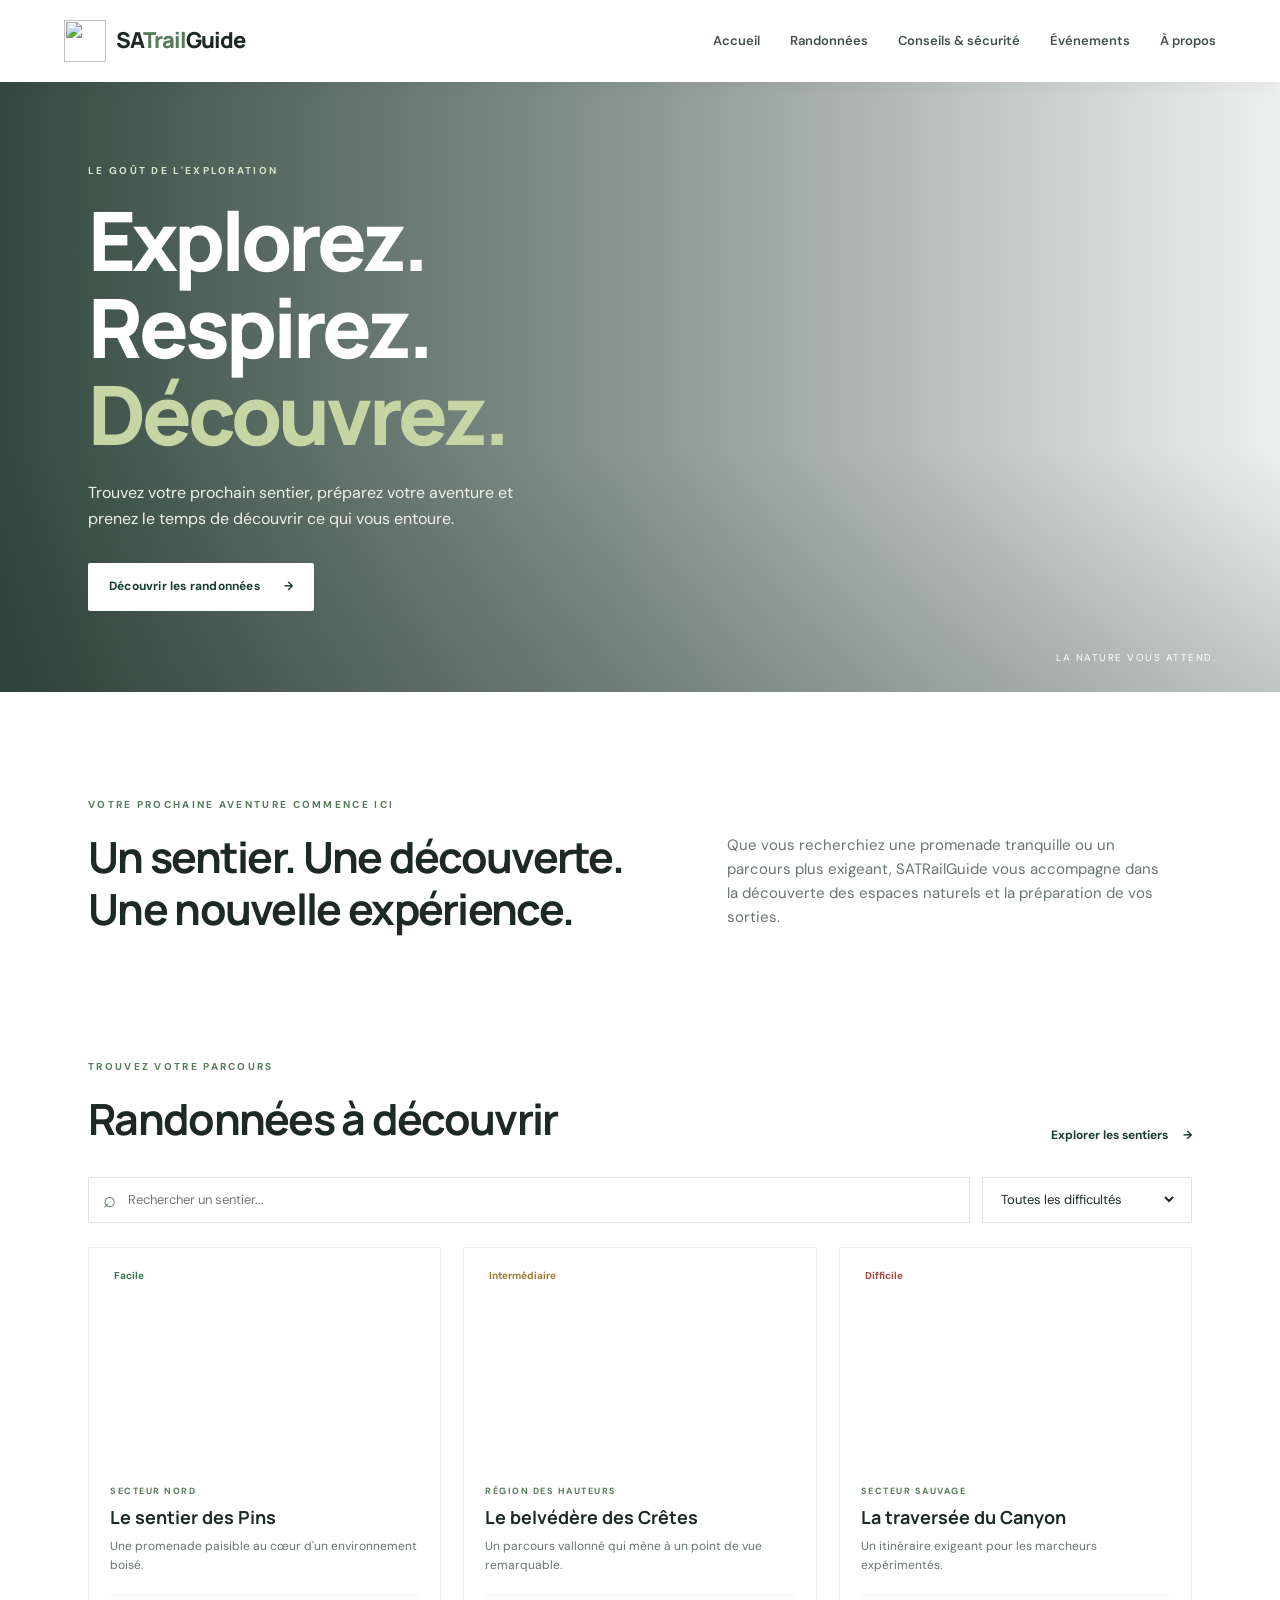
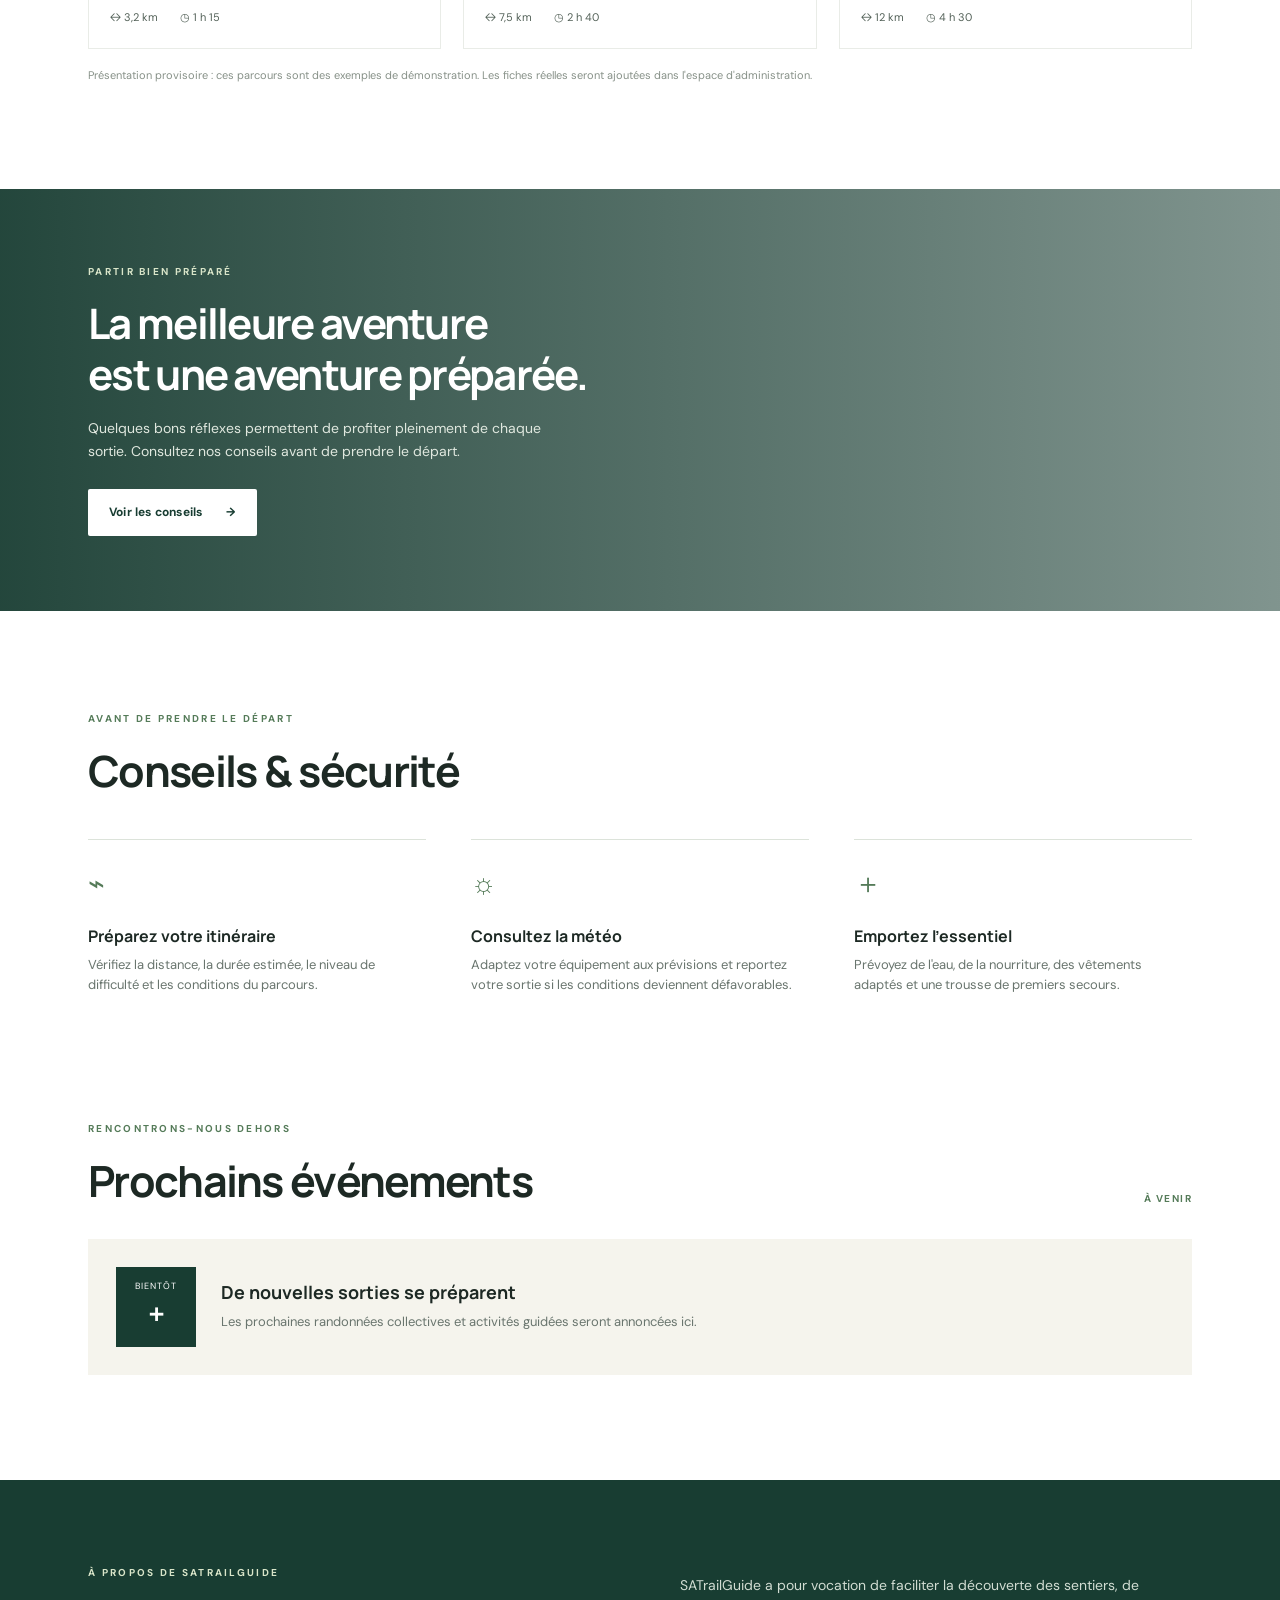
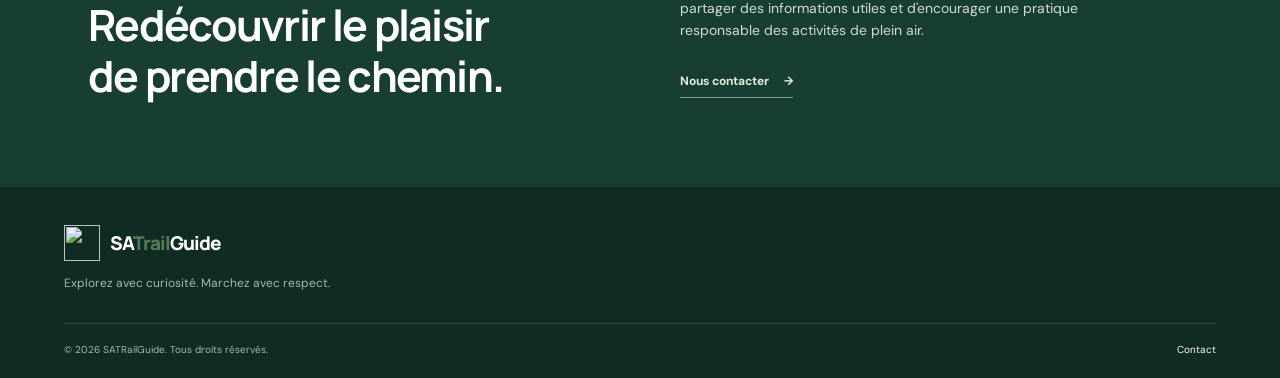
==== index.html @ c6760508 "Add files via upload" ====
<!DOCTYPE html>
<html lang="fr">
<head>
  <meta charset="UTF-8">
  <meta name="viewport" content="width=device-width, initial-scale=1.0">
  <meta name="description" content="SATRailGuide — Explorez les sentiers, préparez vos randonnées et découvrez de nouveaux paysages.">
  <title>SATRailGuide — Explorez. Respirez. Découvrez.</title>
  <link rel="icon" href="assets/logo.svg" type="image/svg+xml">
  <link rel="stylesheet" href="styles.css">
  <script defer src="script.js"></script>
</head>
<body>
  <header class="site-header">
    <a class="brand" href="#accueil" aria-label="SATRailGuide, accueil">
      <img src="assets/logo.svg" alt="" width="42" height="42">
      <span>SA<span class="brand-accent">Trail</span>Guide</span>
    </a>
    <button class="menu-toggle" aria-label="Ouvrir le menu" aria-expanded="false">☰</button>
    <nav class="main-nav" aria-label="Navigation principale">
      <a href="#accueil">Accueil</a>
      <a href="#randonnees">Randonnées</a>
      <a href="#conseils">Conseils & sécurité</a>
      <a href="#evenements">Événements</a>
      <a href="#apropos">À propos</a>
    </nav>
  </header>

  <main>
    <section class="hero" id="accueil">
      <div class="hero-shade"></div>
      <div class="hero-content">
        <p class="eyebrow">LE GOÛT DE L'EXPLORATION</p>
        <h1>Explorez.<br>Respirez.<br><span>Découvrez.</span></h1>
        <p class="hero-copy">Trouvez votre prochain sentier, préparez votre aventure et prenez le temps de découvrir ce qui vous entoure.</p>
        <a class="button button-light" href="#randonnees">Découvrir les randonnées <span aria-hidden="true">→</span></a>
      </div>
      <div class="hero-caption">La nature vous attend.</div>
    </section>

    <section class="intro section-wrap">
      <div>
        <p class="eyebrow eyebrow-green">VOTRE PROCHAINE AVENTURE COMMENCE ICI</p>
        <h2>Un sentier. Une découverte.<br>Une nouvelle expérience.</h2>
      </div>
      <p class="intro-text">Que vous recherchiez une promenade tranquille ou un parcours plus exigeant, SATRailGuide vous accompagne dans la découverte des espaces naturels et la préparation de vos sorties.</p>
    </section>

    <section class="trails-section section-wrap" id="randonnees">
      <div class="section-heading">
        <div>
          <p class="eyebrow eyebrow-green">TROUVEZ VOTRE PARCOURS</p>
          <h2>Randonnées à découvrir</h2>
        </div>
        <a class="text-link" href="#randonnees">Explorer les sentiers <span>→</span></a>
      </div>
      <div class="trail-tools">
        <label class="search-box"><span class="sr-only">Rechercher une randonnée</span><span aria-hidden="true">⌕</span><input id="trail-search" type="search" placeholder="Rechercher un sentier..."></label>
        <label class="select-wrap"><span class="sr-only">Filtrer par difficulté</span>
          <select id="difficulty-filter">
            <option value="">Toutes les difficultés</option>
            <option value="Facile">Facile</option>
            <option value="Intermédiaire">Intermédiaire</option>
            <option value="Difficile">Difficile</option>
          </select>
        </label>
      </div>
      <div class="trail-grid" id="trail-grid">
        <article class="trail-card">
          <div class="trail-image trail-image-one"><span class="difficulty easy">Facile</span></div>
          <div class="trail-info"><p class="trail-location">SECTEUR NORD</p><h3>Le sentier des Pins</h3><p>Une promenade paisible au cœur d'un environnement boisé.</p><div class="trail-meta"><span>↔ 3,2 km</span><span>◷ 1 h 15</span></div></div>
        </article>
        <article class="trail-card">
          <div class="trail-image trail-image-two"><span class="difficulty medium">Intermédiaire</span></div>
          <div class="trail-info"><p class="trail-location">RÉGION DES HAUTEURS</p><h3>Le belvédère des Crêtes</h3><p>Un parcours vallonné qui mène à un point de vue remarquable.</p><div class="trail-meta"><span>↔ 7,5 km</span><span>◷ 2 h 40</span></div></div>
        </article>
        <article class="trail-card">
          <div class="trail-image trail-image-three"><span class="difficulty hard">Difficile</span></div>
          <div class="trail-info"><p class="trail-location">SECTEUR SAUVAGE</p><h3>La traversée du Canyon</h3><p>Un itinéraire exigeant pour les marcheurs expérimentés.</p><div class="trail-meta"><span>↔ 12 km</span><span>◷ 4 h 30</span></div></div>
        </article>
      </div>
      <p class="demo-note">Présentation provisoire : ces parcours sont des exemples de démonstration. Les fiches réelles seront ajoutées dans l'espace d'administration.</p>
    </section>

    <section class="safety-band" id="conseils">
      <div class="safety-content">
        <p class="eyebrow">PARTIR BIEN PRÉPARÉ</p>
        <h2>La meilleure aventure<br>est une aventure préparée.</h2>
        <p>Quelques bons réflexes permettent de profiter pleinement de chaque sortie. Consultez nos conseils avant de prendre le départ.</p>
        <a class="button button-light" href="#conseils-pratiques">Voir les conseils <span>→</span></a>
      </div>
    </section>

    <section class="tips-section section-wrap" id="conseils-pratiques">
      <div class="section-heading"><div><p class="eyebrow eyebrow-green">AVANT DE PRENDRE LE DÉPART</p><h2>Conseils & sécurité</h2></div></div>
      <div class="tips-grid">
        <article class="tip-card"><span class="tip-icon">⌁</span><h3>Préparez votre itinéraire</h3><p>Vérifiez la distance, la durée estimée, le niveau de difficulté et les conditions du parcours.</p></article>
        <article class="tip-card"><span class="tip-icon">☼</span><h3>Consultez la météo</h3><p>Adaptez votre équipement aux prévisions et reportez votre sortie si les conditions deviennent défavorables.</p></article>
        <article class="tip-card"><span class="tip-icon">＋</span><h3>Emportez l'essentiel</h3><p>Prévoyez de l'eau, de la nourriture, des vêtements adaptés et une trousse de premiers secours.</p></article>
      </div>
    </section>

    <section class="events-section section-wrap" id="evenements">
      <div class="section-heading"><div><p class="eyebrow eyebrow-green">RENCONTRONS-NOUS DEHORS</p><h2>Prochains événements</h2></div><span class="coming-label">À VENIR</span></div>
      <div class="event-placeholder"><div class="event-date"><span>BIENTÔT</span><strong>+</strong></div><div><h3>De nouvelles sorties se préparent</h3><p>Les prochaines randonnées collectives et activités guidées seront annoncées ici.</p></div></div>
    </section>

    <section class="about-section" id="apropos">
      <div class="about-inner section-wrap">
        <div><p class="eyebrow">À PROPOS DE SATRAILGUIDE</p><h2>Redécouvrir le plaisir<br>de prendre le chemin.</h2></div>
        <div><p>SATrailGuide a pour vocation de faciliter la découverte des sentiers, de partager des informations utiles et d'encourager une pratique responsable des activités de plein air.</p><a class="text-link text-link-light" href="mailto:contact@satrailguide.com">Nous contacter <span>→</span></a></div>
      </div>
    </section>
  </main>

  <footer class="site-footer">
    <a class="brand footer-brand" href="#accueil"><img src="assets/logo.svg" alt="" width="36" height="36"><span>SA<span class="brand-accent">Trail</span>Guide</span></a>
    <p>Explorez avec curiosité. Marchez avec respect.</p>
    <div class="footer-bottom"><span>© <span id="year"></span> SATRailGuide. Tous droits réservés.</span><a href="mailto:contact@satrailguide.com">Contact</a></div>
  </footer>
</body>
</html>
---- styles.css ----
@import url('https://fonts.googleapis.com/css2?family=DM+Sans:wght@400;500;600;700&family=Manrope:wght@400;500;600;700;800&display=swap');
:root{--forest:#183d32;--green:#557b59;--lime:#c5d6a4;--cream:#f5f4ed;--ink:#1d2924;--muted:#69756e;--white:#fff;--max:1160px}
*{box-sizing:border-box}html{scroll-behavior:smooth}body{margin:0;color:var(--ink);font-family:'DM Sans',sans-serif;line-height:1.6}a{color:inherit;text-decoration:none}.site-header{height:82px;padding:0 max(5vw,24px);display:flex;align-items:center;justify-content:space-between;background:#fff;position:sticky;top:0;z-index:10;box-shadow:0 2px 18px #12251a0c}.brand{display:flex;align-items:center;gap:10px;font-family:Manrope,sans-serif;font-size:22px;font-weight:800;letter-spacing:-1px}.brand img{display:block}.brand-accent{color:var(--green)}.main-nav{display:flex;gap:30px;align-items:center}.main-nav a{font-size:13px;font-weight:600;color:#435149;transition:.2s}.main-nav a:hover,.text-link:hover{color:var(--green)}.menu-toggle{display:none;border:0;background:none;font-size:25px}.hero{min-height:610px;position:relative;display:flex;align-items:center;background:linear-gradient(90deg,#10291fd9 0%,#10291f80 48%,#10291f12 100%),url('https://images.unsplash.com/photo-1472396961693-142e6e269027?auto=format&fit=crop&w=2000&q=85') center 48%/cover;color:#fff}.hero-shade{position:absolute;inset:0;background:linear-gradient(0deg,#10251c35,transparent 40%)}.hero-content{position:relative;max-width:var(--max);width:100%;margin:0 auto;padding:80px 28px}.eyebrow{font-size:10px;font-weight:700;letter-spacing:2.3px;margin:0 0 18px;color:#d9e5c9}.hero h1{font:800 clamp(48px,7vw,82px)/1.06 Manrope,sans-serif;letter-spacing:-4px;margin:0 0 22px}.hero h1 span{color:#c5d6a4}.hero-copy{max-width:460px;color:#f0f2eb;font-size:16px;margin-bottom:32px}.button{display:inline-flex;align-items:center;gap:24px;padding:14px 21px;font-size:12px;font-weight:700;letter-spacing:.2px;border-radius:2px;transition:.2s}.button-light{background:#fff;color:var(--forest)}.button:hover{transform:translateY(-2px)}.hero-caption{position:absolute;right:5vw;bottom:26px;font-size:10px;letter-spacing:1.5px;text-transform:uppercase;color:#fff}.section-wrap{max-width:var(--max);margin:0 auto;padding-left:28px;padding-right:28px}.intro{padding-top:105px;padding-bottom:95px;display:grid;grid-template-columns:1.1fr .9fr;gap:70px;align-items:end}.eyebrow-green{color:var(--green)}h2{font:700 clamp(30px,4vw,43px)/1.2 Manrope,sans-serif;letter-spacing:-1.7px;margin:0}.intro-text{color:var(--muted);max-width:440px;margin:0 0 5px;font-size:15px}.trails-section{padding-top:30px;padding-bottom:105px}.section-heading{display:flex;justify-content:space-between;align-items:end;gap:25px;margin-bottom:32px}.section-heading h2{margin-top:5px}.text-link{font-size:12px;font-weight:700;color:var(--forest);white-space:nowrap}.text-link span{margin-left:12px}.trail-tools{display:flex;gap:12px;margin-bottom:24px}.search-box,.select-wrap{height:46px;border:1px solid #e1e5df;display:flex;align-items:center;padding:0 14px;background:#fff}.search-box{flex:1;gap:10px}.search-box>span{font-size:22px;color:var(--green)}.search-box input,.select-wrap select{border:0;outline:0;background:transparent;font:13px 'DM Sans',sans-serif;color:var(--ink);width:100%}.select-wrap{min-width:210px}.trail-grid{display:grid;grid-template-columns:repeat(3,1fr);gap:22px}.trail-card{background:#fff;border:1px solid #e9ece7;transition:.25s}.trail-card:hover{transform:translateY(-4px);box-shadow:0 12px 28px #173d3210}.trail-image{height:215px;position:relative;background-size:cover;background-position:center}.trail-image-one{background-image:url('https://images.unsplash.com/photo-1448375240586-882707db888b?auto=format&fit=crop&w=800&q=80')}.trail-image-two{background-image:url('https://images.unsplash.com/photo-1464822759023-fed622ff2c3b?auto=format&fit=crop&w=800&q=80')}.trail-image-three{background-image:url('https://images.unsplash.com/photo-1470770841072-f978cf4d019e?auto=format&fit=crop&w=800&q=80')}.difficulty{position:absolute;left:15px;top:15px;padding:5px 10px;background:#fff;font-size:10px;font-weight:700}.easy{color:#39754b}.medium{color:#a4772d}.hard{color:#a34b40}.trail-info{padding:21px}.trail-location{font-size:9px;letter-spacing:1.5px;color:var(--green);font-weight:700;margin:0 0 7px}.trail-info h3,.tip-card h3,.event-placeholder h3{font:700 18px Manrope,sans-serif;margin:0 0 8px}.trail-info>p:not(.trail-location){font-size:12px;color:var(--muted);min-height:40px;margin:0 0 18px}.trail-meta{display:flex;gap:22px;padding-top:13px;border-top:1px solid #edf0eb;font-size:11px;color:#536158}.demo-note{font-size:11px;color:#879188;margin:18px 0 0}.safety-band{min-height:410px;background:linear-gradient(90deg,#153a2feF,#153a2f8a),url('https://images.unsplash.com/photo-1500530855697-b586d89ba3ee?auto=format&fit=crop&w=1800&q=85') center/cover;display:flex;align-items:center;color:#fff}.safety-content{max-width:var(--max);width:100%;margin:auto;padding:75px 28px}.safety-content h2{font-size:42px}.safety-content>p:not(.eyebrow){max-width:480px;color:#e0e8df;font-size:14px;margin:18px 0 27px}.tips-section{padding-top:100px;padding-bottom:105px}.tips-grid{display:grid;grid-template-columns:repeat(3,1fr);gap:45px;margin-top:42px}.tip-card{border-top:1px solid #dce3da;padding-top:22px}.tip-icon{display:block;font-size:28px;color:var(--green);margin-bottom:18px}.tip-card h3{font-size:16px}.tip-card p,.event-placeholder p{font-size:13px;color:var(--muted);margin:0}.events-section{padding-top:20px;padding-bottom:105px}.coming-label{font-size:10px;letter-spacing:1.5px;color:var(--green);font-weight:700}.event-placeholder{display:flex;align-items:center;gap:25px;padding:28px;background:var(--cream)}.event-date{width:80px;height:80px;flex-shrink:0;background:var(--forest);color:#fff;display:flex;flex-direction:column;align-items:center;justify-content:center}.event-date span{font-size:9px;letter-spacing:1px}.event-date strong{font:700 30px Manrope}.about-section{background:var(--forest);color:#fff;padding:85px 0}.about-inner{display:grid;grid-template-columns:1fr 1fr;gap:80px;align-items:center}.about-inner>div:last-child p{color:#d2ddd3;font-size:14px;margin:0 0 25px;max-width:480px}.text-link-light{color:#e5eddf;border-bottom:1px solid #819b86;padding-bottom:8px}.site-footer{padding:38px max(5vw,24px) 20px;background:#102b22;color:#dce5dc}.footer-brand{font-size:19px;color:#fff}.site-footer>p{font-size:12px;color:#a9b9ac;margin:13px 0 30px}.footer-bottom{border-top:1px solid #ffffff20;padding-top:18px;display:flex;justify-content:space-between;font-size:10px;color:#a9b9ac}.footer-bottom a{color:#fff}.sr-only{position:absolute;width:1px;height:1px;padding:0;margin:-1px;overflow:hidden;clip:rect(0,0,0,0);white-space:nowrap;border:0}
@media(max-width:800px){.main-nav{gap:15px}.main-nav a{font-size:11px}.intro{gap:30px}.trail-grid{gap:14px}.trail-image{height:170px}.trail-info{padding:16px}.tips-grid{gap:22px}}
@media(max-width:640px){.site-header{height:70px}.menu-toggle{display:block}.main-nav{display:none;position:absolute;top:70px;left:0;right:0;background:#fff;padding:18px 25px 25px;box-shadow:0 12px 18px #00000012;flex-direction:column;align-items:flex-start}.main-nav.open{display:flex}.main-nav a{font-size:14px}.hero{min-height:570px}.hero-content{padding:70px 25px}.hero h1{letter-spacing:-2.5px}.intro,.about-inner{grid-template-columns:1fr;gap:25px;padding-top:70px;padding-bottom:70px}.trails-section,.tips-section,.events-section{padding-bottom:70px}.section-heading{align-items:flex-start;flex-direction:column}.trail-tools{flex-direction:column}.select-wrap{height:46px}.trail-grid,.tips-grid{grid-template-columns:1fr}.trail-image{height:220px}.safety-content{padding:70px 25px}.safety-content h2{font-size:34px}.event-placeholder{align-items:flex-start;padding:20px;gap:15px}.event-date{width:65px;height:65px}.about-section{padding:20px 0}.footer-bottom{gap:15px;flex-wrap:wrap}}
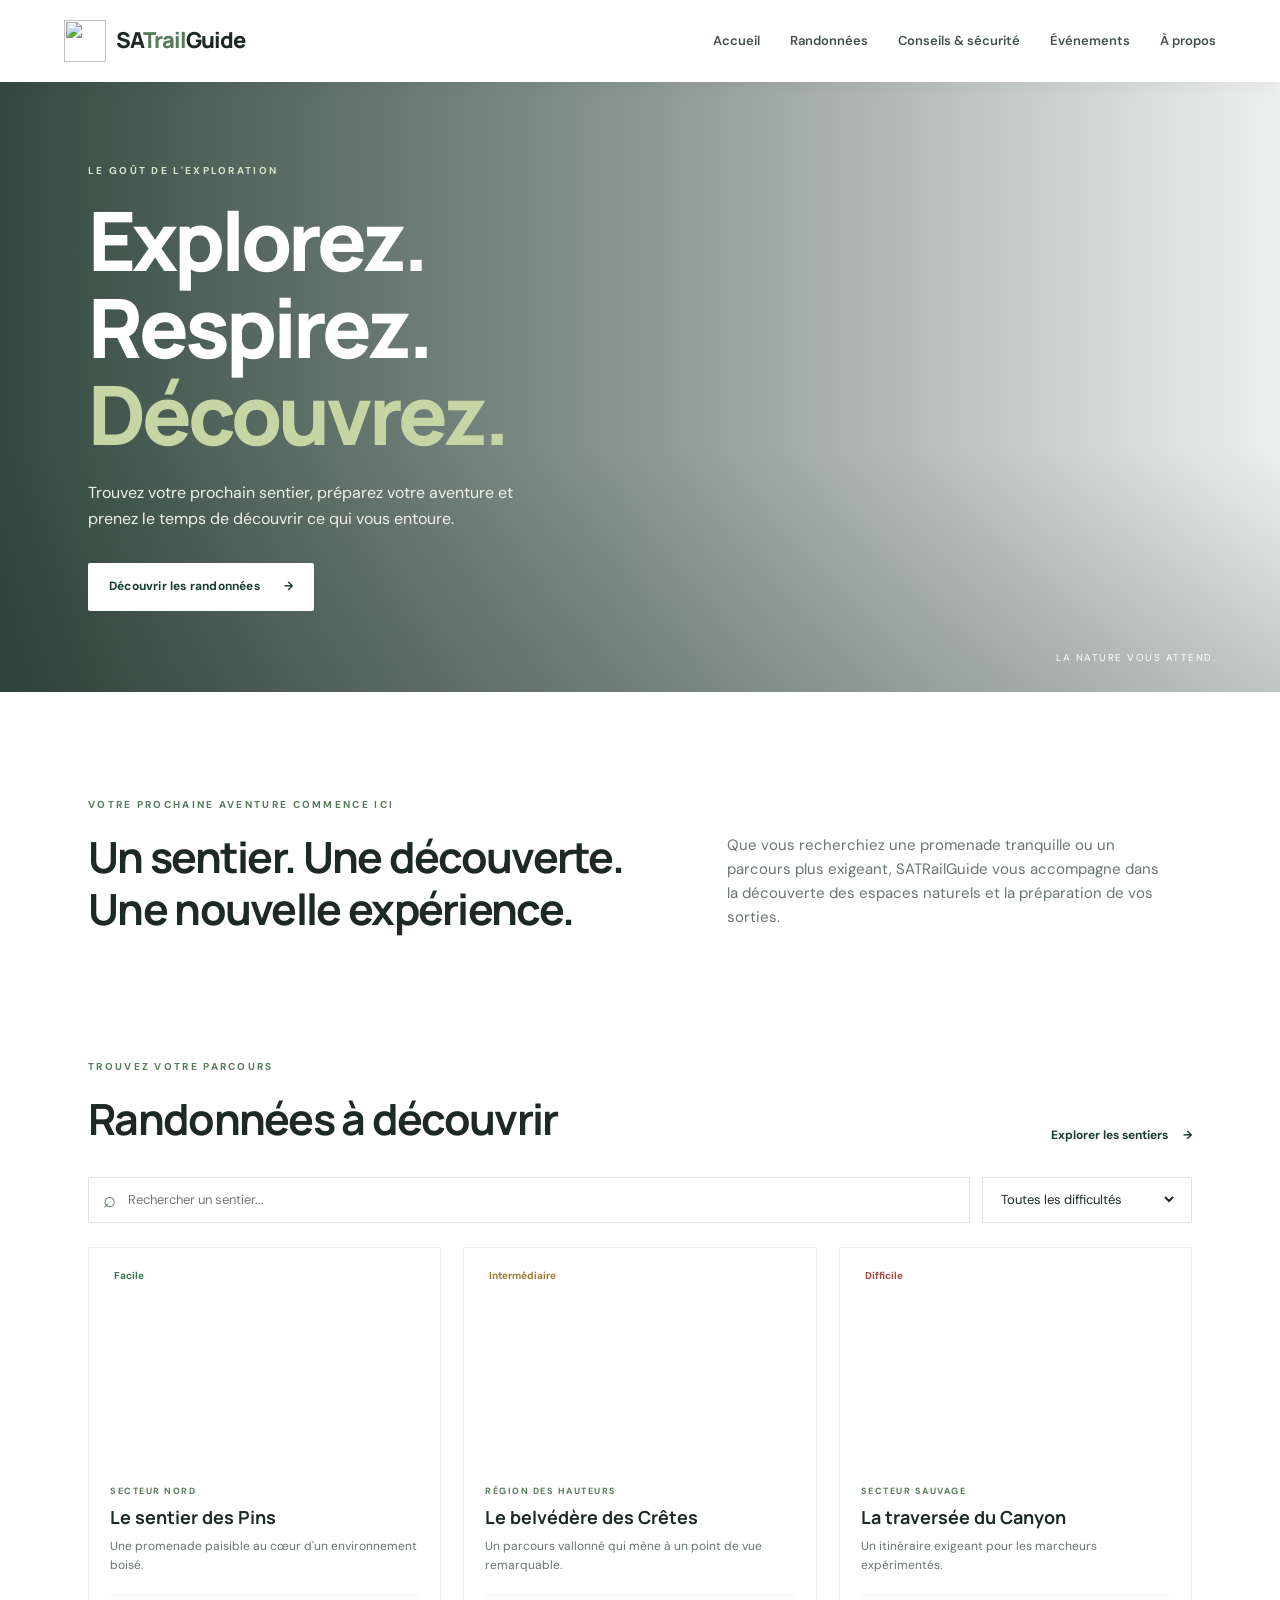
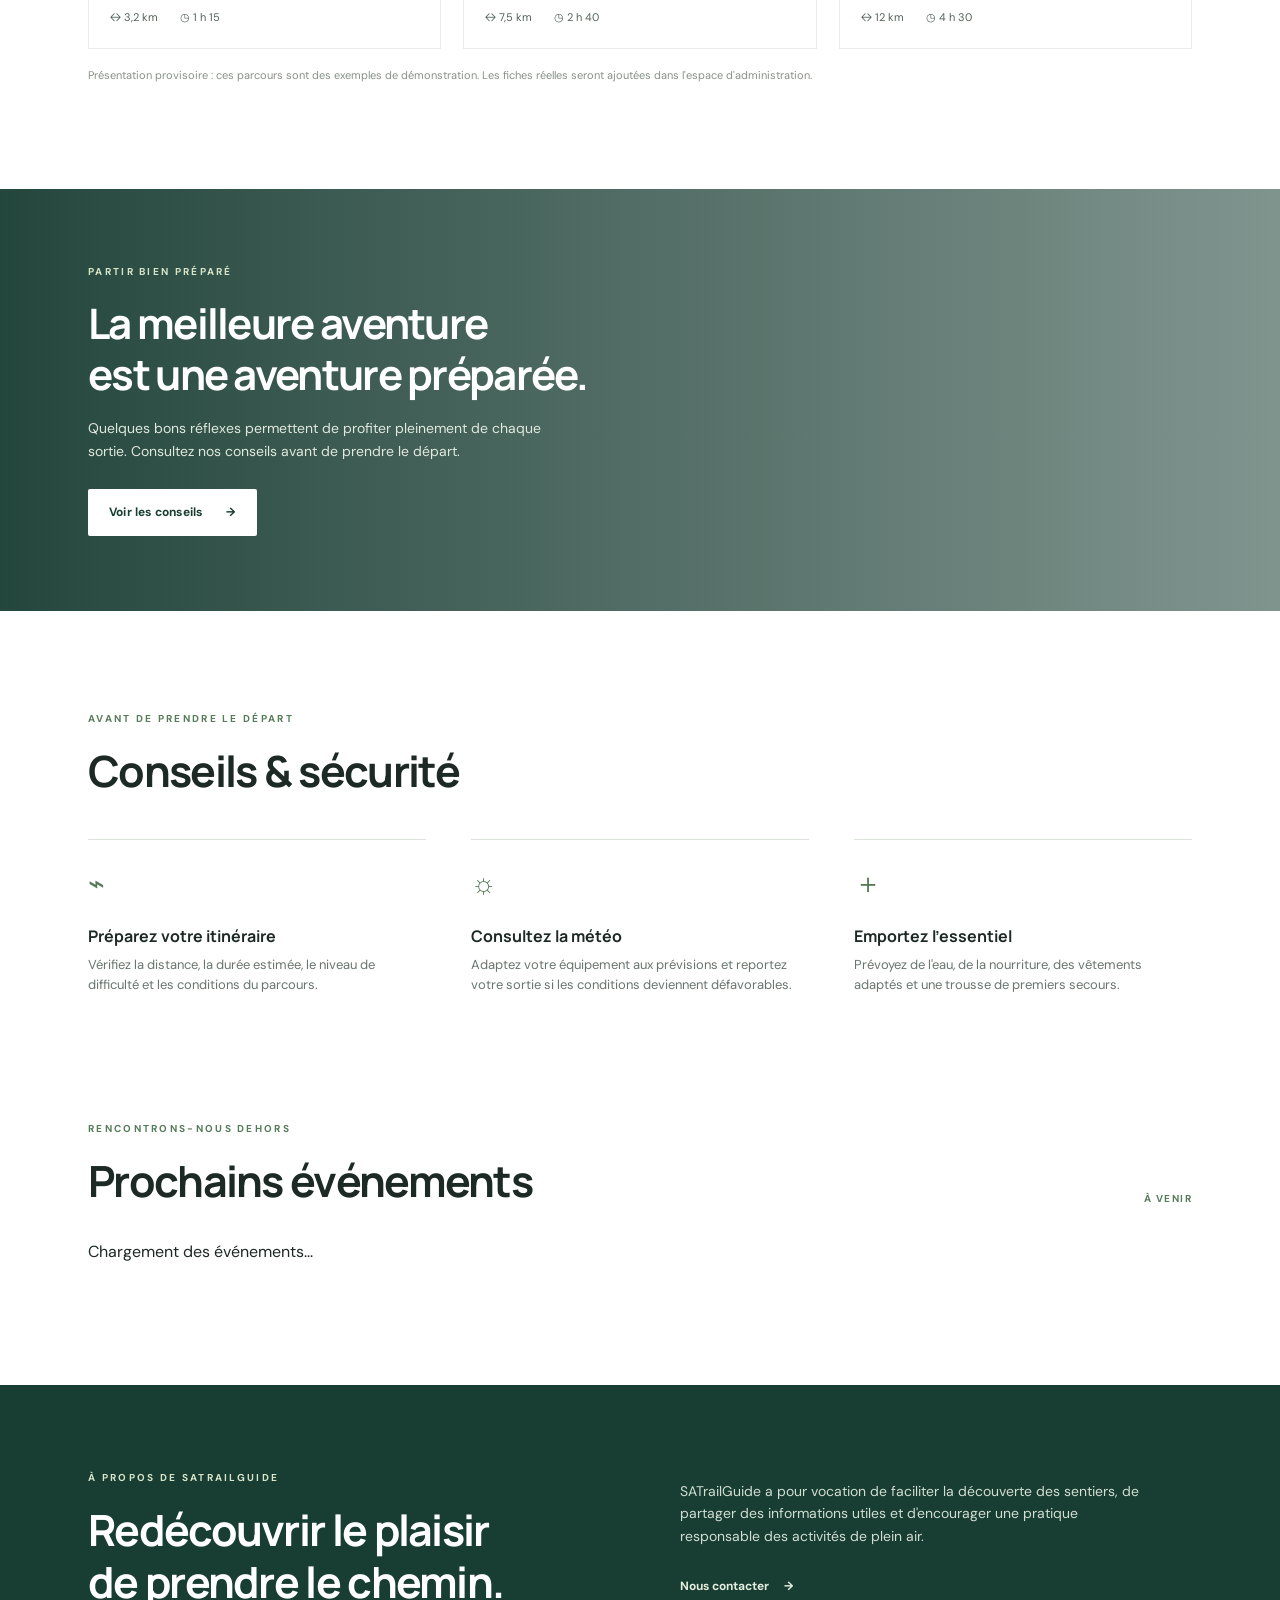
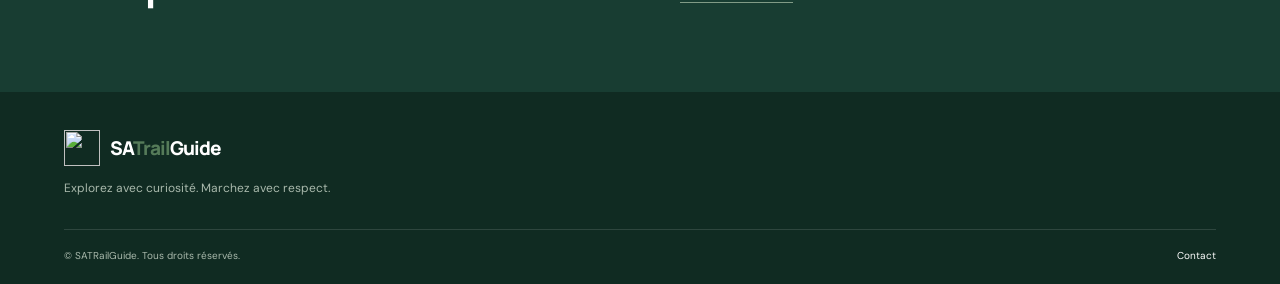
==== commit 93f33487: "Update index.html" ====
--- a/index.html
+++ b/index.html
@@ -7,7 +7,8 @@
   <title>SATRailGuide — Explorez. Respirez. Découvrez.</title>
   <link rel="icon" href="assets/logo.svg" type="image/svg+xml">
   <link rel="stylesheet" href="styles.css">
-  <script defer src="script.js"></script>
+  <script src="https://cdn.jsdelivr.net/npm/@supabase/supabase-js@2"></script>
+<script defer src="script.js"></script>
 </head>
 <body>
   <header class="site-header">
@@ -59,7 +60,7 @@
           <select id="difficulty-filter">
             <option value="">Toutes les difficultés</option>
             <option value="Facile">Facile</option>
-            <option value="Intermédiaire">Intermédiaire</option>
+            <option value="Modérée">Modérée</option>
             <option value="Difficile">Difficile</option>
           </select>
         </label>
@@ -100,9 +101,18 @@
     </section>
 
     <section class="events-section section-wrap" id="evenements">
-      <div class="section-heading"><div><p class="eyebrow eyebrow-green">RENCONTRONS-NOUS DEHORS</p><h2>Prochains événements</h2></div><span class="coming-label">À VENIR</span></div>
-      <div class="event-placeholder"><div class="event-date"><span>BIENTÔT</span><strong>+</strong></div><div><h3>De nouvelles sorties se préparent</h3><p>Les prochaines randonnées collectives et activités guidées seront annoncées ici.</p></div></div>
-    </section>
+  <div class="section-heading">
+    <div>
+      <p class="eyebrow eyebrow-green">RENCONTRONS-NOUS DEHORS</p>
+      <h2>Prochains événements</h2>
+    </div>
+    <span class="coming-label">À VENIR</span>
+  </div>
+
+  <div class="events-grid" id="events-grid">
+    <p>Chargement des événements...</p>
+  </div>
+</section>
 
     <section class="about-section" id="apropos">
       <div class="about-inner section-wrap">
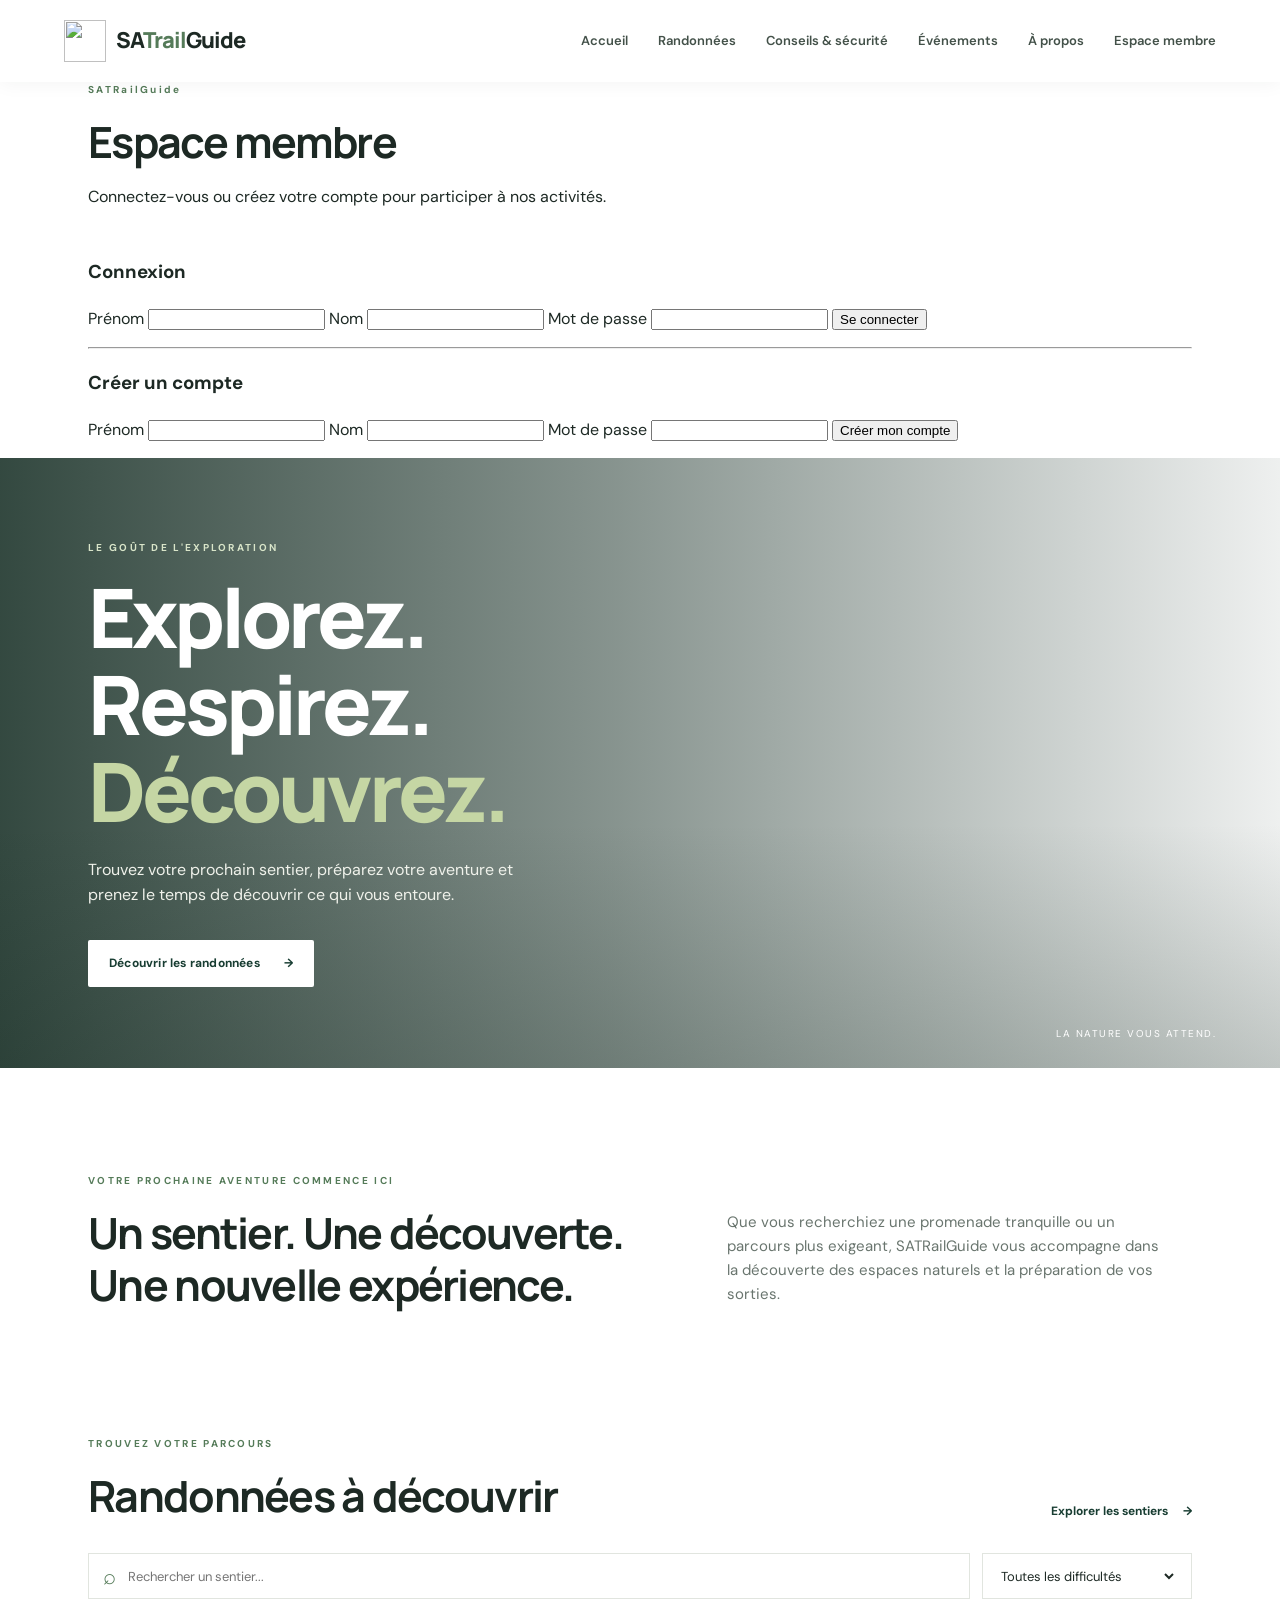
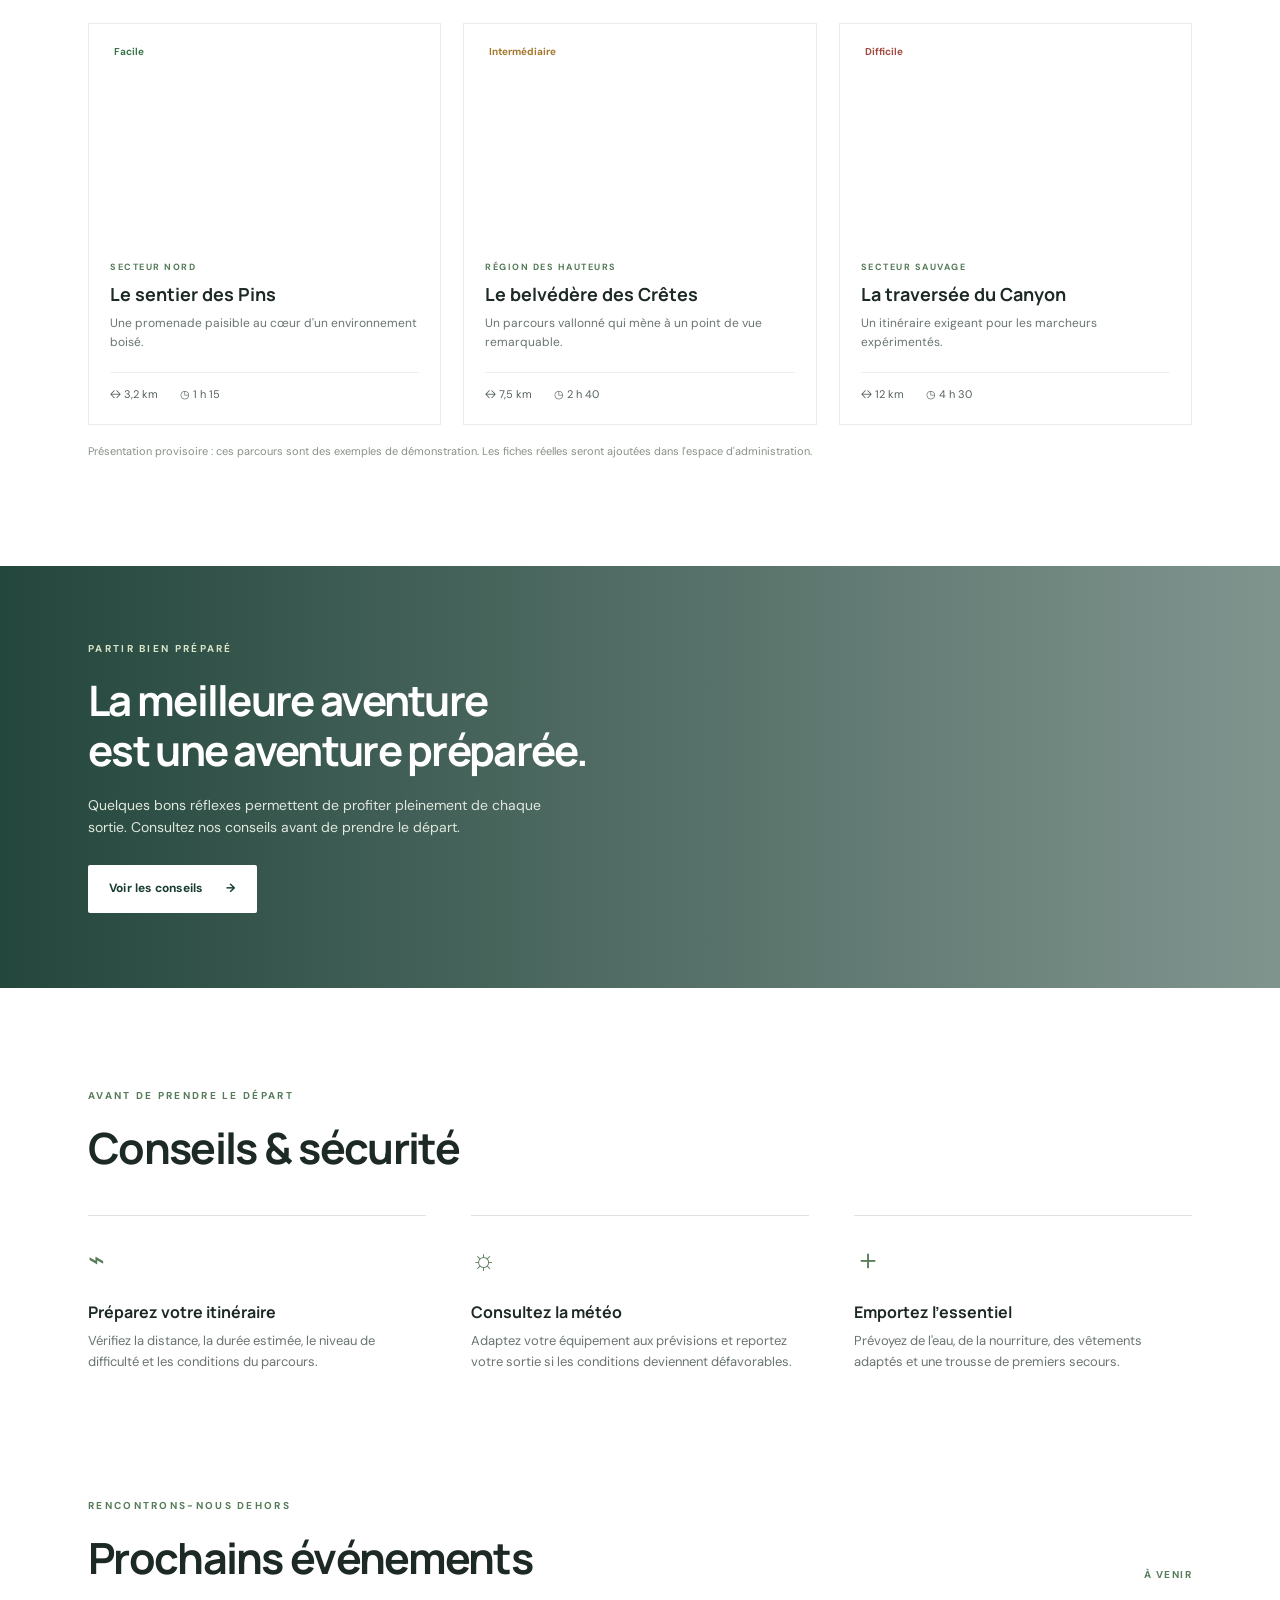
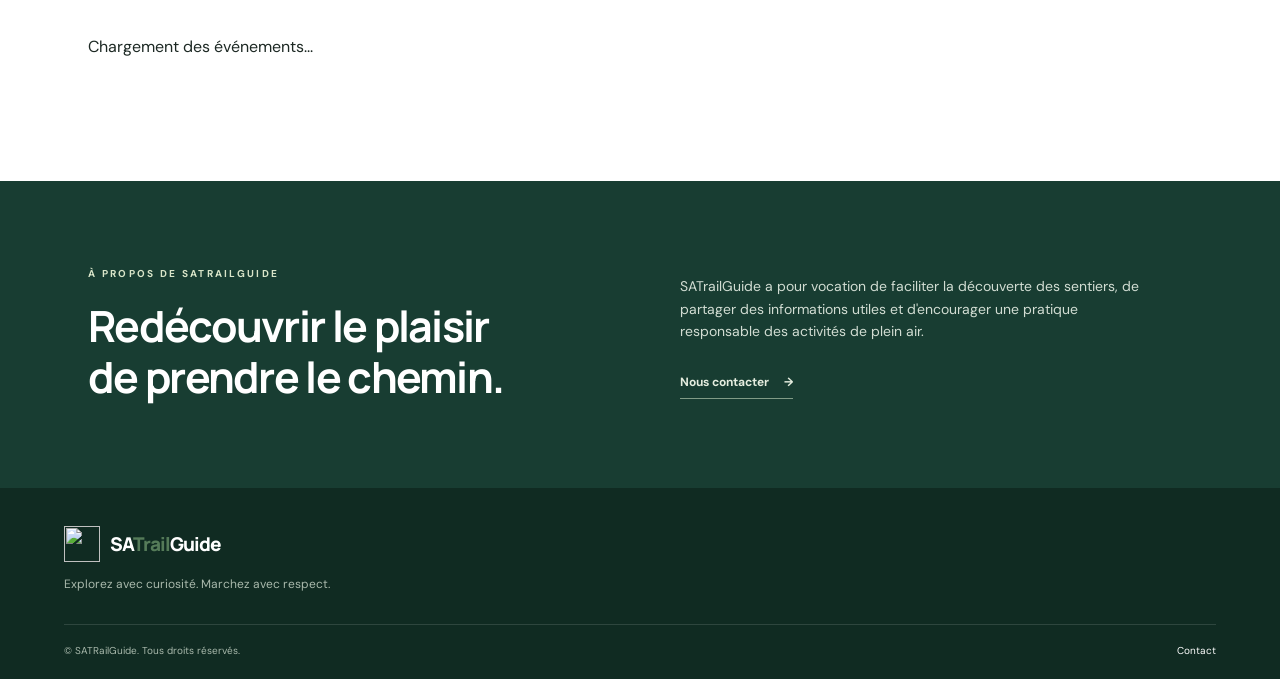
==== commit bd3f7215: "Update index.html" ====
--- a/index.html
+++ b/index.html
@@ -23,8 +23,55 @@
       <a href="#conseils">Conseils & sécurité</a>
       <a href="#evenements">Événements</a>
       <a href="#apropos">À propos</a>
+      <a href="#espace-membre">Espace membre</a>
     </nav>
   </header>
+
+  <section id="espace-membre" class="section-wrap">
+  <div class="section-heading">
+    <div>
+      <p class="eyebrow eyebrow-green">SATRailGuide</p>
+      <h2>Espace membre</h2>
+      <p>Connectez-vous ou créez votre compte pour participer à nos activités.</p>
+    </div>
+  </div>
+
+  <div class="panel">
+    <h3>Connexion</h3>
+
+    <form id="member-login-form">
+      <label>Prénom</label>
+      <input type="text" name="first_name" required>
+
+      <label>Nom</label>
+      <input type="text" name="last_name" required>
+
+      <label>Mot de passe</label>
+      <input type="password" name="password" required>
+
+      <button type="submit">Se connecter</button>
+      <p id="member-login-message"></p>
+    </form>
+
+    <hr>
+
+    <h3>Créer un compte</h3>
+
+    <form id="member-signup-form">
+      <label>Prénom</label>
+      <input type="text" name="first_name" required>
+
+      <label>Nom</label>
+      <input type="text" name="last_name" required>
+
+      <label>Mot de passe</label>
+      <input type="password" name="password" minlength="8" required>
+
+      <button type="submit">Créer mon compte</button>
+      <p id="member-signup-message"></p>
+    </form>
+  </div>
+</section>
 
   <main>
     <section class="hero" id="accueil">
--- a/styles.css
+++ b/styles.css
@@ -3,3 +3,185 @@
 *{box-sizing:border-box}html{scroll-behavior:smooth}body{margin:0;color:var(--ink);font-family:'DM Sans',sans-serif;line-height:1.6}a{color:inherit;text-decoration:none}.site-header{height:82px;padding:0 max(5vw,24px);display:flex;align-items:center;justify-content:space-between;background:#fff;position:sticky;top:0;z-index:10;box-shadow:0 2px 18px #12251a0c}.brand{display:flex;align-items:center;gap:10px;font-family:Manrope,sans-serif;font-size:22px;font-weight:800;letter-spacing:-1px}.brand img{display:block}.brand-accent{color:var(--green)}.main-nav{display:flex;gap:30px;align-items:center}.main-nav a{font-size:13px;font-weight:600;color:#435149;transition:.2s}.main-nav a:hover,.text-link:hover{color:var(--green)}.menu-toggle{display:none;border:0;background:none;font-size:25px}.hero{min-height:610px;position:relative;display:flex;align-items:center;background:linear-gradient(90deg,#10291fd9 0%,#10291f80 48%,#10291f12 100%),url('https://images.unsplash.com/photo-1472396961693-142e6e269027?auto=format&fit=crop&w=2000&q=85') center 48%/cover;color:#fff}.hero-shade{position:absolute;inset:0;background:linear-gradient(0deg,#10251c35,transparent 40%)}.hero-content{position:relative;max-width:var(--max);width:100%;margin:0 auto;padding:80px 28px}.eyebrow{font-size:10px;font-weight:700;letter-spacing:2.3px;margin:0 0 18px;color:#d9e5c9}.hero h1{font:800 clamp(48px,7vw,82px)/1.06 Manrope,sans-serif;letter-spacing:-4px;margin:0 0 22px}.hero h1 span{color:#c5d6a4}.hero-copy{max-width:460px;color:#f0f2eb;font-size:16px;margin-bottom:32px}.button{display:inline-flex;align-items:center;gap:24px;padding:14px 21px;font-size:12px;font-weight:700;letter-spacing:.2px;border-radius:2px;transition:.2s}.button-light{background:#fff;color:var(--forest)}.button:hover{transform:translateY(-2px)}.hero-caption{position:absolute;right:5vw;bottom:26px;font-size:10px;letter-spacing:1.5px;text-transform:uppercase;color:#fff}.section-wrap{max-width:var(--max);margin:0 auto;padding-left:28px;padding-right:28px}.intro{padding-top:105px;padding-bottom:95px;display:grid;grid-template-columns:1.1fr .9fr;gap:70px;align-items:end}.eyebrow-green{color:var(--green)}h2{font:700 clamp(30px,4vw,43px)/1.2 Manrope,sans-serif;letter-spacing:-1.7px;margin:0}.intro-text{color:var(--muted);max-width:440px;margin:0 0 5px;font-size:15px}.trails-section{padding-top:30px;padding-bottom:105px}.section-heading{display:flex;justify-content:space-between;align-items:end;gap:25px;margin-bottom:32px}.section-heading h2{margin-top:5px}.text-link{font-size:12px;font-weight:700;color:var(--forest);white-space:nowrap}.text-link span{margin-left:12px}.trail-tools{display:flex;gap:12px;margin-bottom:24px}.search-box,.select-wrap{height:46px;border:1px solid #e1e5df;display:flex;align-items:center;padding:0 14px;background:#fff}.search-box{flex:1;gap:10px}.search-box>span{font-size:22px;color:var(--green)}.search-box input,.select-wrap select{border:0;outline:0;background:transparent;font:13px 'DM Sans',sans-serif;color:var(--ink);width:100%}.select-wrap{min-width:210px}.trail-grid{display:grid;grid-template-columns:repeat(3,1fr);gap:22px}.trail-card{background:#fff;border:1px solid #e9ece7;transition:.25s}.trail-card:hover{transform:translateY(-4px);box-shadow:0 12px 28px #173d3210}.trail-image{height:215px;position:relative;background-size:cover;background-position:center}.trail-image-one{background-image:url('https://images.unsplash.com/photo-1448375240586-882707db888b?auto=format&fit=crop&w=800&q=80')}.trail-image-two{background-image:url('https://images.unsplash.com/photo-1464822759023-fed622ff2c3b?auto=format&fit=crop&w=800&q=80')}.trail-image-three{background-image:url('https://images.unsplash.com/photo-1470770841072-f978cf4d019e?auto=format&fit=crop&w=800&q=80')}.difficulty{position:absolute;left:15px;top:15px;padding:5px 10px;background:#fff;font-size:10px;font-weight:700}.easy{color:#39754b}.medium{color:#a4772d}.hard{color:#a34b40}.trail-info{padding:21px}.trail-location{font-size:9px;letter-spacing:1.5px;color:var(--green);font-weight:700;margin:0 0 7px}.trail-info h3,.tip-card h3,.event-placeholder h3{font:700 18px Manrope,sans-serif;margin:0 0 8px}.trail-info>p:not(.trail-location){font-size:12px;color:var(--muted);min-height:40px;margin:0 0 18px}.trail-meta{display:flex;gap:22px;padding-top:13px;border-top:1px solid #edf0eb;font-size:11px;color:#536158}.demo-note{font-size:11px;color:#879188;margin:18px 0 0}.safety-band{min-height:410px;background:linear-gradient(90deg,#153a2feF,#153a2f8a),url('https://images.unsplash.com/photo-1500530855697-b586d89ba3ee?auto=format&fit=crop&w=1800&q=85') center/cover;display:flex;align-items:center;color:#fff}.safety-content{max-width:var(--max);width:100%;margin:auto;padding:75px 28px}.safety-content h2{font-size:42px}.safety-content>p:not(.eyebrow){max-width:480px;color:#e0e8df;font-size:14px;margin:18px 0 27px}.tips-section{padding-top:100px;padding-bottom:105px}.tips-grid{display:grid;grid-template-columns:repeat(3,1fr);gap:45px;margin-top:42px}.tip-card{border-top:1px solid #dce3da;padding-top:22px}.tip-icon{display:block;font-size:28px;color:var(--green);margin-bottom:18px}.tip-card h3{font-size:16px}.tip-card p,.event-placeholder p{font-size:13px;color:var(--muted);margin:0}.events-section{padding-top:20px;padding-bottom:105px}.coming-label{font-size:10px;letter-spacing:1.5px;color:var(--green);font-weight:700}.event-placeholder{display:flex;align-items:center;gap:25px;padding:28px;background:var(--cream)}.event-date{width:80px;height:80px;flex-shrink:0;background:var(--forest);color:#fff;display:flex;flex-direction:column;align-items:center;justify-content:center}.event-date span{font-size:9px;letter-spacing:1px}.event-date strong{font:700 30px Manrope}.about-section{background:var(--forest);color:#fff;padding:85px 0}.about-inner{display:grid;grid-template-columns:1fr 1fr;gap:80px;align-items:center}.about-inner>div:last-child p{color:#d2ddd3;font-size:14px;margin:0 0 25px;max-width:480px}.text-link-light{color:#e5eddf;border-bottom:1px solid #819b86;padding-bottom:8px}.site-footer{padding:38px max(5vw,24px) 20px;background:#102b22;color:#dce5dc}.footer-brand{font-size:19px;color:#fff}.site-footer>p{font-size:12px;color:#a9b9ac;margin:13px 0 30px}.footer-bottom{border-top:1px solid #ffffff20;padding-top:18px;display:flex;justify-content:space-between;font-size:10px;color:#a9b9ac}.footer-bottom a{color:#fff}.sr-only{position:absolute;width:1px;height:1px;padding:0;margin:-1px;overflow:hidden;clip:rect(0,0,0,0);white-space:nowrap;border:0}
 @media(max-width:800px){.main-nav{gap:15px}.main-nav a{font-size:11px}.intro{gap:30px}.trail-grid{gap:14px}.trail-image{height:170px}.trail-info{padding:16px}.tips-grid{gap:22px}}
 @media(max-width:640px){.site-header{height:70px}.menu-toggle{display:block}.main-nav{display:none;position:absolute;top:70px;left:0;right:0;background:#fff;padding:18px 25px 25px;box-shadow:0 12px 18px #00000012;flex-direction:column;align-items:flex-start}.main-nav.open{display:flex}.main-nav a{font-size:14px}.hero{min-height:570px}.hero-content{padding:70px 25px}.hero h1{letter-spacing:-2.5px}.intro,.about-inner{grid-template-columns:1fr;gap:25px;padding-top:70px;padding-bottom:70px}.trails-section,.tips-section,.events-section{padding-bottom:70px}.section-heading{align-items:flex-start;flex-direction:column}.trail-tools{flex-direction:column}.select-wrap{height:46px}.trail-grid,.tips-grid{grid-template-columns:1fr}.trail-image{height:220px}.safety-content{padding:70px 25px}.safety-content h2{font-size:34px}.event-placeholder{align-items:flex-start;padding:20px;gap:15px}.event-date{width:65px;height:65px}.about-section{padding:20px 0}.footer-bottom{gap:15px;flex-wrap:wrap}}
+
+/* ========================================
+   ÉVÉNEMENTS
+======================================== */
+
+.events-grid {
+  display: grid;
+  grid-template-columns: repeat(auto-fit, minmax(280px, 1fr));
+  gap: 24px;
+  margin-top: 35px;
+}
+
+.event-card {
+  background: #ffffff;
+  border-radius: 16px;
+  overflow: hidden;
+  border: 1px solid #e5e9e3;
+  box-shadow: 0 5px 20px rgba(0, 0, 0, 0.05);
+}
+
+.event-image {
+  width: 100%;
+  height: 210px;
+  object-fit: cover;
+  display: block;
+}
+
+.event-info {
+  padding: 25px;
+}
+
+.event-category {
+  display: inline-block;
+  color: #47734f;
+  background: #eaf2e8;
+  padding: 6px 12px;
+  border-radius: 20px;
+  font-size: 12px;
+  font-weight: 700;
+  margin-bottom: 12px;
+}
+
+.event-info h3 {
+  font-size: 22px;
+  margin-bottom: 12px;
+}
+
+.event-info p {
+  margin: 10px 0;
+  line-height: 1.6;
+  color: #626b62;
+}
+
+.event-status {
+  display: inline-block;
+  margin-top: 15px;
+  padding: 7px 14px;
+  border-radius: 20px;
+  font-size: 12px;
+  font-weight: 700;
+}
+
+.event-status.available {
+  background: #e5f2e5;
+  color: #347342;
+}
+
+.event-status.full {
+  background: #fff0d9;
+  color: #a66a15;
+}
+
+.event-status.cancelled {
+  background: #fde8e7;
+  color: #b43d35;
+}
+
+.event-status.draft {
+  background: #eeeeee;
+  color: #666666;
+}
+
+/* DATE DES ÉVÉNEMENTS */
+
+.event-date-box {
+  display: flex;
+  align-items: center;
+  gap: 15px;
+  background: #f1f5ed;
+  border-left: 4px solid var(--green);
+  padding: 14px 18px;
+  margin: 20px 0;
+  border-radius: 6px;
+}
+
+.event-date-day {
+  font: 800 34px Manrope, sans-serif;
+  color: var(--forest);
+  line-height: 1;
+}
+
+.event-date-details {
+  display: flex;
+  flex-direction: column;
+  gap: 3px;
+}
+
+.event-date-details strong {
+  font-size: 13px;
+  color: var(--forest);
+  text-transform: capitalize;
+}
+
+.event-date-details span {
+  font-size: 12px;
+  color: var(--muted);
+}
+
+/* ========================================
+   FORMULAIRE D'INSCRIPTION
+======================================== */
+
+.event-registration-form {
+  margin-top: 22px;
+  padding-top: 20px;
+  border-top: 1px solid #e5e9e3;
+}
+
+.event-registration-form h4 {
+  font: 700 16px Manrope, sans-serif;
+  color: var(--forest);
+  margin: 0 0 16px;
+}
+
+.event-registration-form label {
+  display: block;
+  font-size: 12px;
+  font-weight: 600;
+  color: var(--ink);
+  margin-bottom: 13px;
+}
+
+.event-registration-form input {
+  display: block;
+  width: 100%;
+  margin-top: 6px;
+  padding: 12px;
+  border: 1px solid #dce3da;
+  border-radius: 5px;
+  font: 13px 'DM Sans', sans-serif;
+  outline: none;
+}
+
+.event-registration-form input:focus {
+  border-color: var(--green);
+  box-shadow: 0 0 0 3px #557b591a;
+}
+
+.button-register {
+  width: 100%;
+  justify-content: center;
+  background: var(--forest);
+  color: white;
+  border: 0;
+  cursor: pointer;
+  font-family: 'DM Sans', sans-serif;
+}
+
+.button-register:hover {
+  background: var(--green);
+}
+
+.button-register:disabled {
+  opacity: 0.6;
+  cursor: wait;
+}
+
+.registration-message {
+  font-size: 12px;
+  color: var(--green);
+  margin: 12px 0 0;
+}
